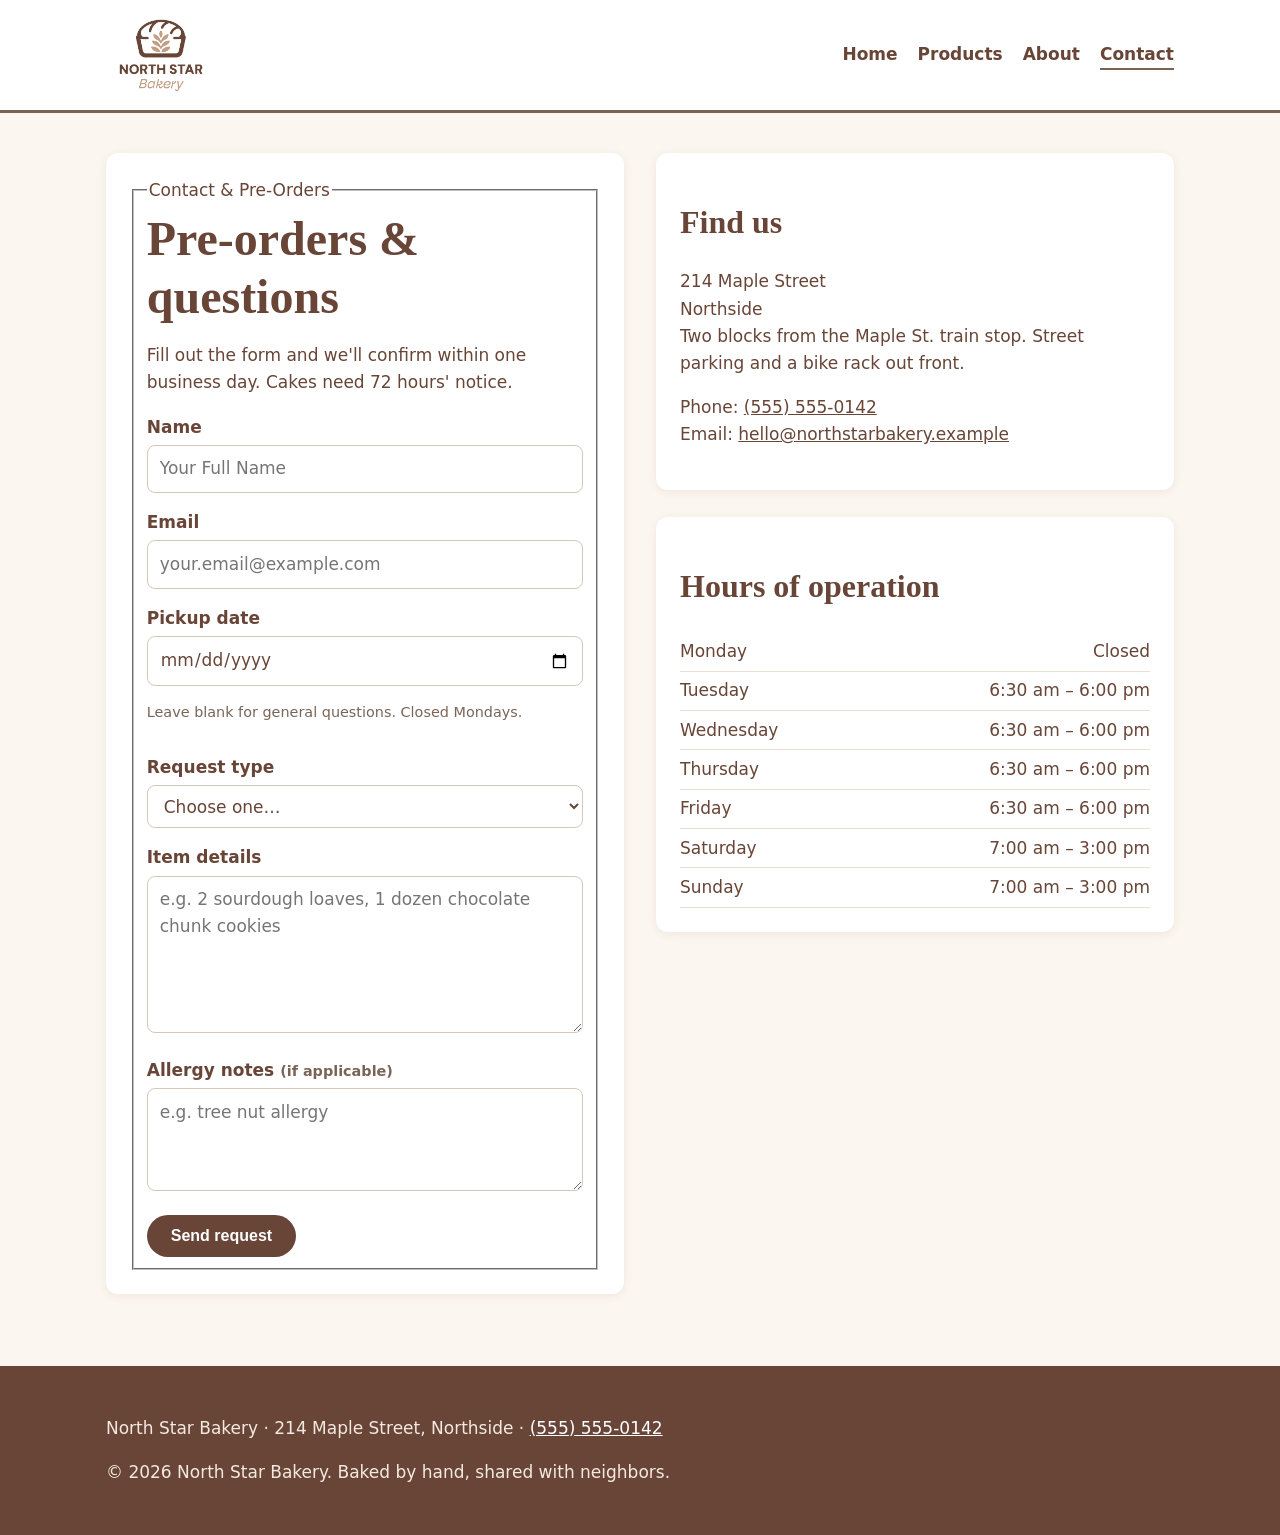
==== contact.html @ 645850a0 "Initial commit" ====
<!DOCTYPE html>
<html lang="en">
<head>
  <meta charset="UTF-8">
  <meta name="viewport" content="width=device-width, initial-scale=1">
  <title>Contact &amp; Pre-Orders | North Star Bakery</title>
  <meta name="description" content="Send a pre-order request or question to North Star Bakery. Location, hours, and directions.">
  <link rel="icon" href="./images/bakery-logo_c.png">
  <link rel="stylesheet" href="./css/styles.css">
</head>
<body>
  <header class="site-header">
    <div class="wrap">
      <a class="logo" href="index.html"><img src="./images/bakery-logo_c.png" alt="North Star Bakery logo" width="1667" height="1423"></a>
      <nav aria-label="Main">
        <ul>
          <li><a href="index.html">Home</a></li>
          <li><a href="products.html">Products</a></li>
          <li><a href="about.html">About</a></li>
          <li><a href="contact.html" aria-current="page">Contact</a></li>
        </ul>
      </nav>
    </div>
  </header>

  <main>
    <section>
      <div class="wrap two-col">
        <div class="card">
          <fieldset>
            <legend>Contact &amp; Pre-Orders</legend>
            <h1>Pre-orders &amp; questions</h1>
            <p>Fill out the form and we'll confirm within one business day. Cakes need 72 hours' notice.</p>
            <form action="mailto:hello@northstarbakery.example" method="post" enctype="text/plain">
              <div>
                <label for="name">Name</label>
              <input type="text" id="name" name="name" autocomplete="name" required placeholder="Your Full Name">
            </div>
            <div>
              <label for="email">Email</label>
              <input type="email" id="email" name="email" autocomplete="email" required placeholder="your.email@example.com">
            </div>
            <div>
              <label for="pickup">Pickup date</label>
              <input type="date" id="pickup" name="pickup_date">
              <p class="hint">Leave blank for general questions. Closed Mondays.</p>
            </div>
            <div>
              <label for="type">Request type</label>
              <select id="type" name="request_type" required>
                <option value="">Choose one&hellip;</option>
                <option value="pre-order">Pre-order</option>
                <option value="custom-cake">Custom or celebration cake</option>
                <option value="event">Event or catering order</option>
                <option value="question">General question</option>
              </select>
            </div>
            <div>
              <label for="details">Item details</label>
              <textarea id="details" name="item_details" rows="5" required placeholder="e.g. 2 sourdough loaves, 1 dozen chocolate chunk cookies"></textarea>
            </div>
            <div>
              <label for="allergies">Allergy notes <span class="hint">(if applicable)</span></label>
              <textarea id="allergies" name="allergy_notes" rows="3" placeholder="e.g. tree nut allergy"></textarea>
            </div>
            <div>
              <button class="btn" type="submit">Send request</button>
            </div>
          </form>
        </div>
        </fieldset>
        <div>
          <div class="card">
            <h2>Find us</h2>
            <p>214 Maple Street<br>Northside<br>Two blocks from the Maple St. train stop. Street parking and a bike rack out front.</p>
            <p>Phone: <a href="tel:+15555550142">(555) 555-0142</a><br>Email: <a href="mailto:hello@northstarbakery.example">hello@northstarbakery.example</a></p>
          </div>
          <br>
          <div class="card">
            <h2>Hours of operation</h2>
            <table>
              <tr><td>Monday</td><td>Closed</td></tr>
              <tr><td>Tuesday</td><td>6:30 am &ndash; 6:00 pm</td></tr>
              <tr><td>Wednesday</td><td>6:30 am &ndash; 6:00 pm</td></tr>
              <tr><td>Thursday</td><td>6:30 am &ndash; 6:00 pm</td></tr>
              <tr><td>Friday</td><td>6:30 am &ndash; 6:00 pm</td></tr>
              <tr><td>Saturday</td><td>7:00 am &ndash; 3:00 pm</td></tr>
              <tr><td>Sunday</td><td>7:00 am &ndash; 3:00 pm</td></tr>
            </table>
          </div>
        </div>
      </div>
    </section>
  </main>

  <footer class="site-footer">
    <div class="wrap">
      <p>North Star Bakery &middot; 214 Maple Street, Northside &middot; <a href="tel:+15555550142">(555) 555-0142</a></p>
      <p>&copy; 2026 North Star Bakery. Baked by hand, shared with neighbors.</p>
    </div>
  </footer>
</body>
</html>
---- css/styles.css ----
:root {
  --brown: #684537;
  --cream: #fbf6ef;
  --peach: #fff;
  --charcoal: #7a6458;
  --radius: 12px;
}

/* for reference original colors constructor */
/* :root {
  --brown: #6B3E26;
  --cream: #FFF8F0;
  --peach: #D88C5A;
  --charcoal: #2F2A26;
  --radius: 12px;
} */

/* 
Reference from specs document. Some are used in the design, some are not. 
Peach (#D88C5A) is too harsh for the background, so a lighter peach (#FFF) is used instead.
cream (#FFF8F0)
brown (#6B3E26)
peach (#D88C5A)
charcoal (#2F2A26) 
*/

* { box-sizing: border-box; }

body {
  margin: 0;
  font: 17px/1.6 system-ui, -apple-system, "Segoe UI", sans-serif;
  color: var(--brown);
  background: var(--cream);
}

h1, h2, h3 { font-family: Georgia, serif; color: var(--brown); line-height: 1.2; }
h1 { font-size: clamp(2rem, 5vw, 3rem); margin: 0 0 .5rem; }
h2 { font-size: clamp(1.5rem, 3.5vw, 2rem); }
a { color: var(--brown); }
img, video { max-width: 100%; height: auto; display: block; border-radius: var(--radius); }

.wrap { max-width: 1100px; margin: 0 auto; padding: 0 1rem; }
section { padding: 2.5rem 0; }

/* Header / nav */
.site-header { background: var(--peach); border-bottom: 3px solid var(--charcoal); }
.site-header .wrap { display: flex; align-items: center; justify-content: space-between; flex-wrap: wrap; gap: 1rem; padding-block: .5rem; }
.logo img { width: 110px; border-radius: 0; }
nav ul { list-style: none; display: flex; flex-wrap: wrap; gap: .25rem 1.25rem; margin: 0; padding: 0; }
nav a { text-decoration: none; font-weight: 600; padding: .25rem 0; border-bottom: 2px solid transparent; }
nav a:hover, nav a[aria-current="page"] { border-color: var(--charcoal); }

/* Hero */
.hero { background: var(--peach); }
.hero .wrap { display: grid; gap: 2rem; align-items: center; }
.lead { font-size: 1.15rem; color: var(--charcoal); }

.btn {
  display: inline-block; background: var(--brown); color: #fff; text-decoration: none;
  padding: .75rem 1.5rem; border-radius: 999px; font-weight: 600; border: 0; font-size: 1rem; cursor: pointer;
}
.btn:hover { background: var(--brown); }

/* Cards / grids */
.grid { display: grid; gap: 1.5rem; }
.card { background: var(--peach); border-radius: var(--radius); padding: 1.5rem; box-shadow: 0 2px 10px rgb(104 69 55 / .08); }
.card h3 { margin-top: 0; }
.price { font-weight: 700; color: var(--brown); }

figure { margin: 0; }
figcaption { font-size: .95rem; color: var(--charcoal); font-style: italic; padding-top: .5rem; }

.info-list { list-style: none; padding: 0; margin: 0; }
.info-list li { padding: .25rem 0; }
table { border-collapse: collapse; width: 100%; }
td { padding: .35rem 0; border-bottom: 1px solid #eadfd3; }
td:last-child { text-align: right; }

audio { width: 100%; }

/* Form */
form { display: grid; gap: 1rem; }
label { font-weight: 600; display: block; margin-bottom: .25rem; }
input, select, textarea {
  width: 100%; font: inherit; padding: .6rem .75rem; border: 1px solid #d8c7b8;
  border-radius: 8px; background: #fff; color: var(--brown);
}
input:focus, select:focus, textarea:focus { outline: 2px solid var(--charcoal); border-color: var(--brown); }
.hint { font-size: .9rem; color: var(--charcoal); }

.site-footer { background: var(--brown); color: #f4e9df; padding: 2rem 0; margin-top: 2rem; }
.site-footer a { color: #fff; }

@media (min-width: 760px) {
  .hero .wrap, .two-col { grid-template-columns: 1fr 1fr; }
  .grid-3 { grid-template-columns: repeat(3, 1fr); }
  .two-col { display: grid; gap: 2rem; align-items: start; }
}
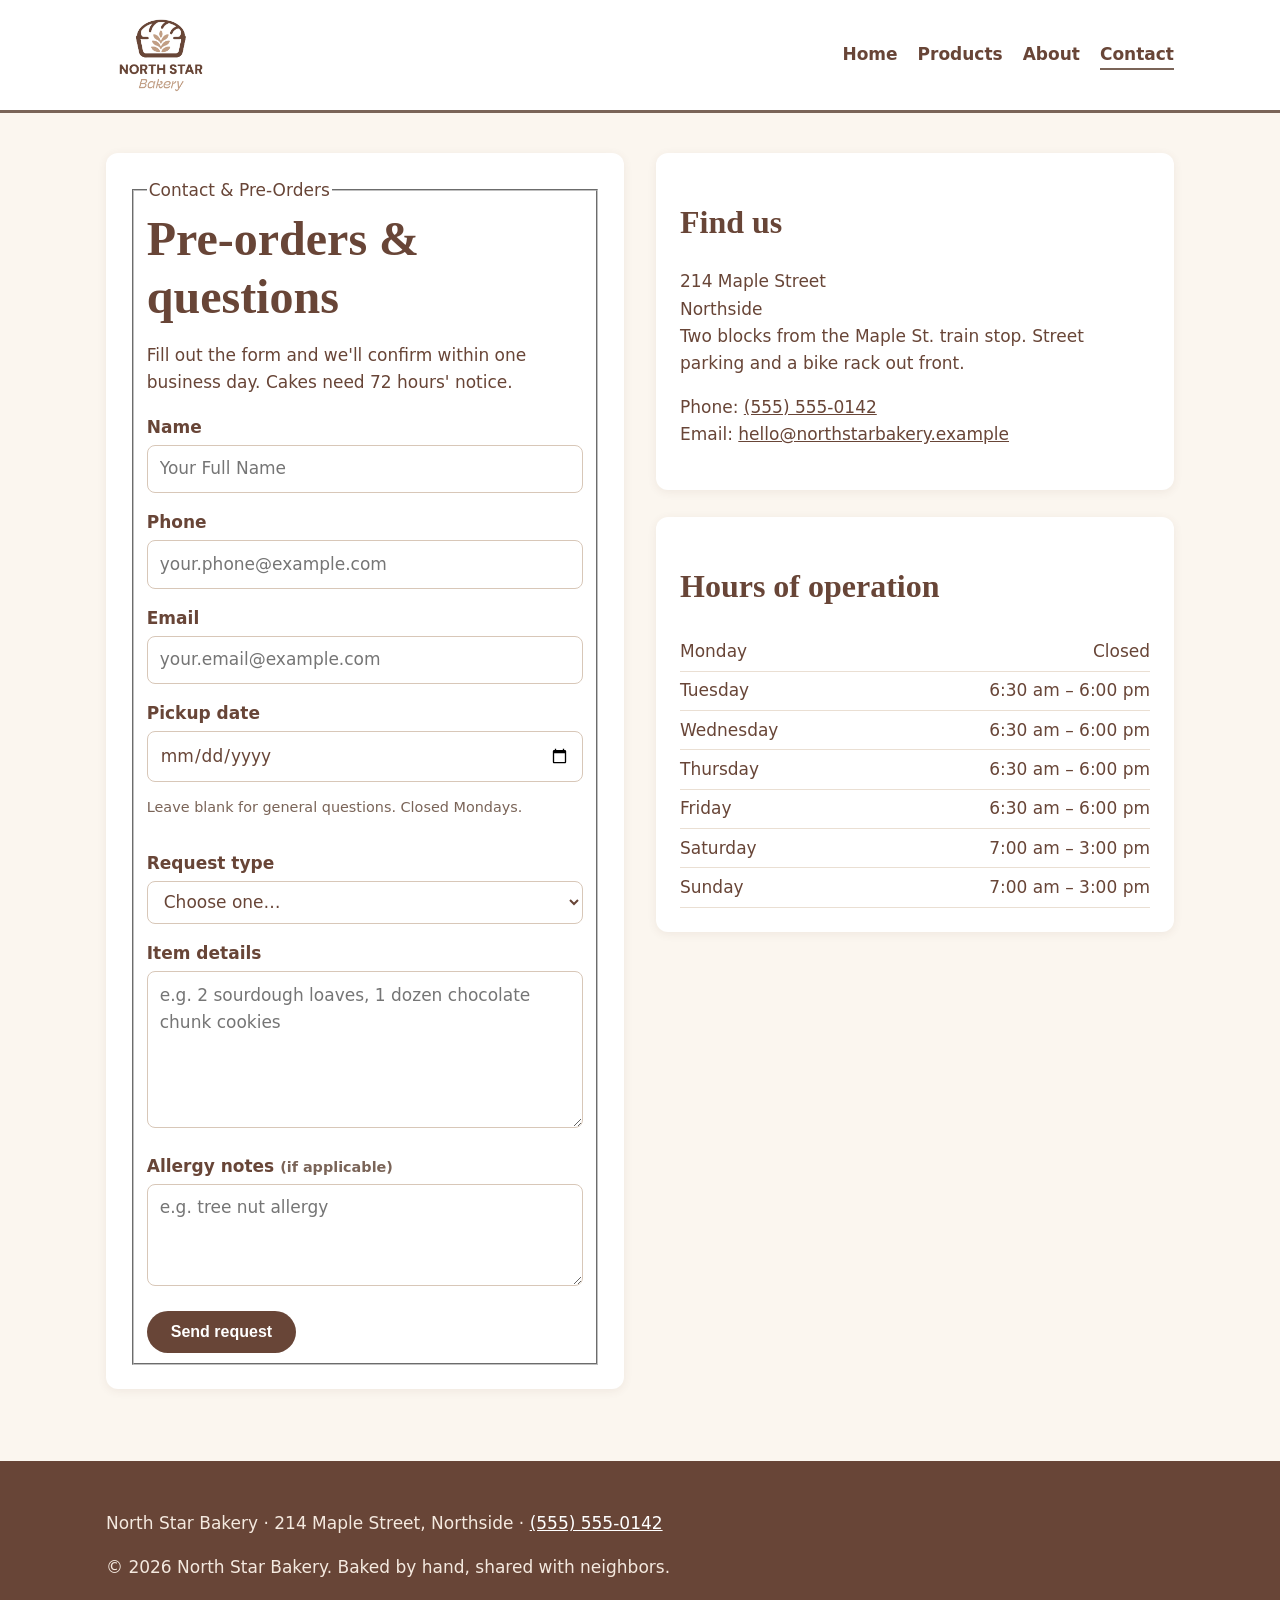
==== commit 5a1cdaa0: "Phone Number added to form" ====
--- a/contact.html
+++ b/contact.html
@@ -35,6 +35,10 @@
               <div>
                 <label for="name">Name</label>
               <input type="text" id="name" name="name" autocomplete="name" required placeholder="Your Full Name">
+            </div>
+            <div>
+              <label for="phone">Phone</label>
+              <input type="tel" id="phone" name="phone" autocomplete="tel" required placeholder="your.phone@example.com">
             </div>
             <div>
               <label for="email">Email</label>
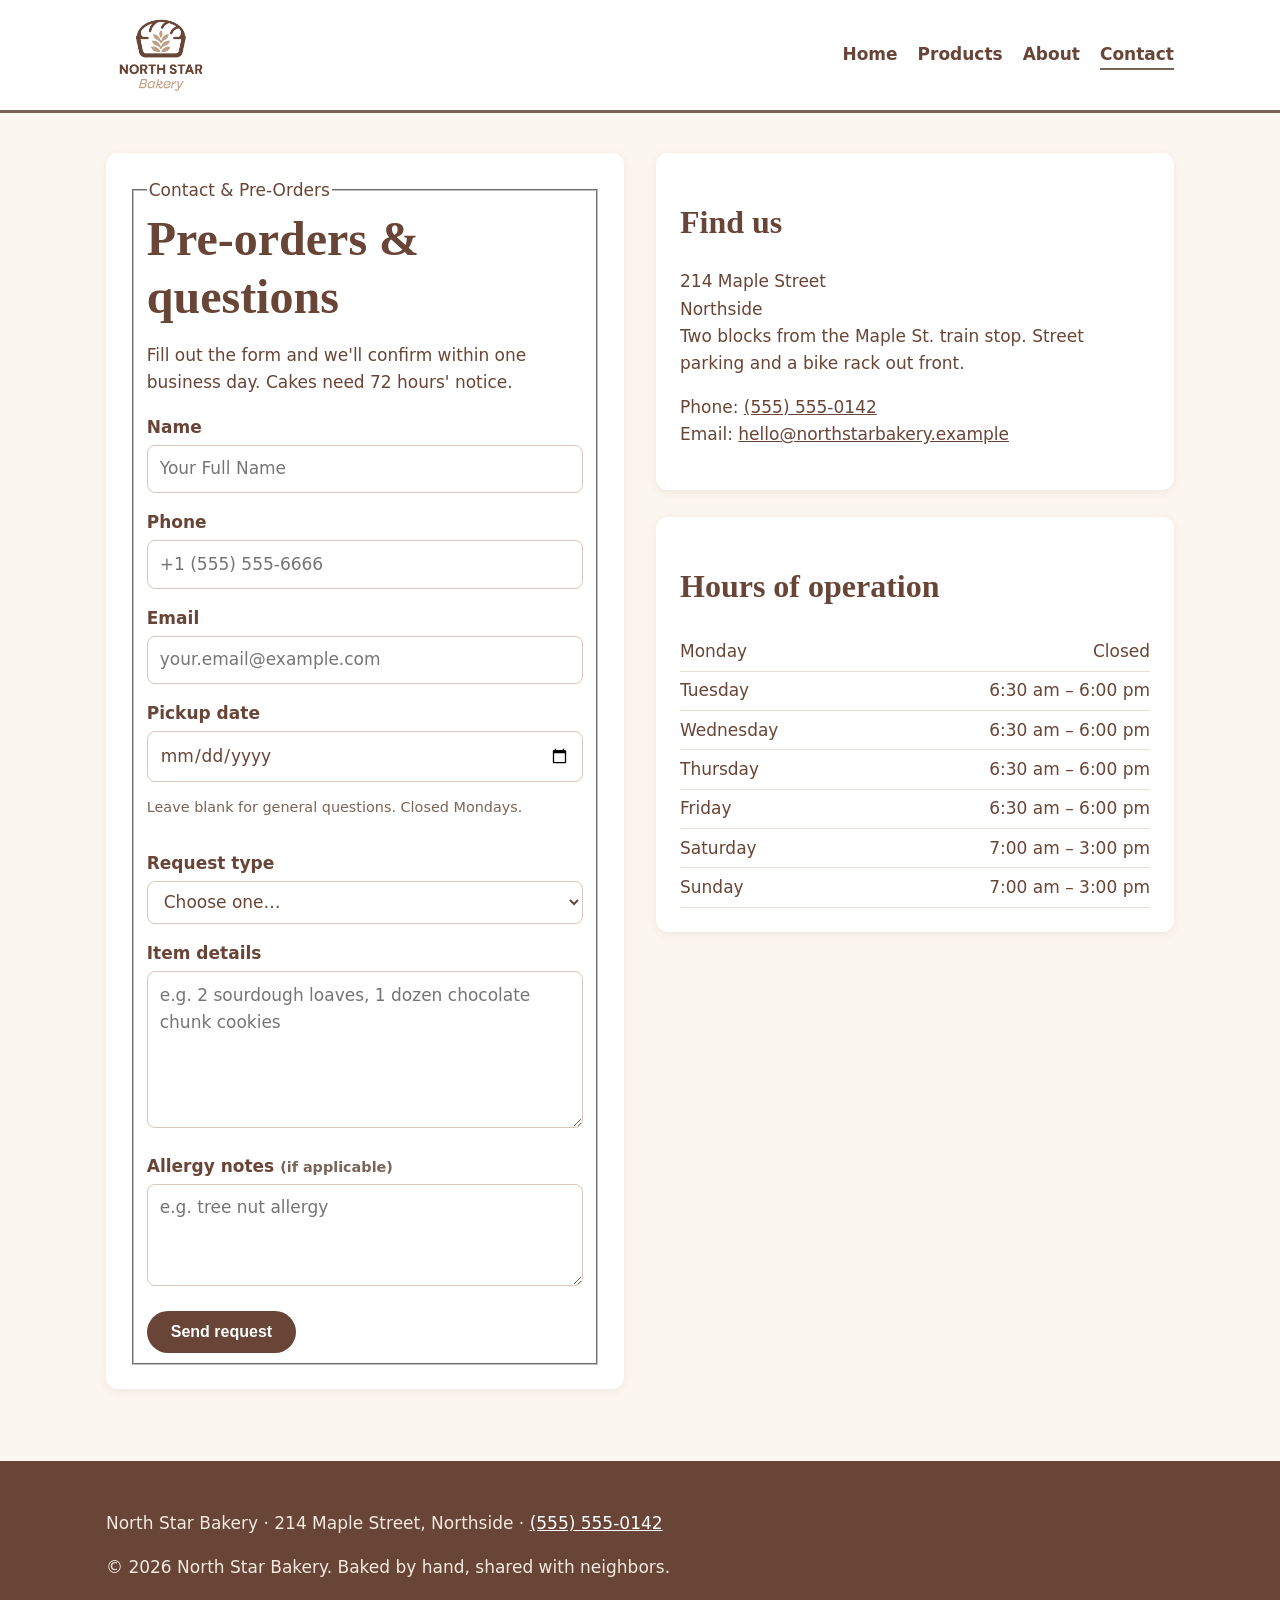
==== commit 0c87bdf3: "Placeholder update in phone field" ====
--- a/contact.html
+++ b/contact.html
@@ -38,7 +38,7 @@
             </div>
             <div>
               <label for="phone">Phone</label>
-              <input type="tel" id="phone" name="phone" autocomplete="tel" required placeholder="your.phone@example.com">
+              <input type="tel" id="phone" name="phone" autocomplete="tel" required placeholder="+1 (555) 555-6666">
             </div>
             <div>
               <label for="email">Email</label>
